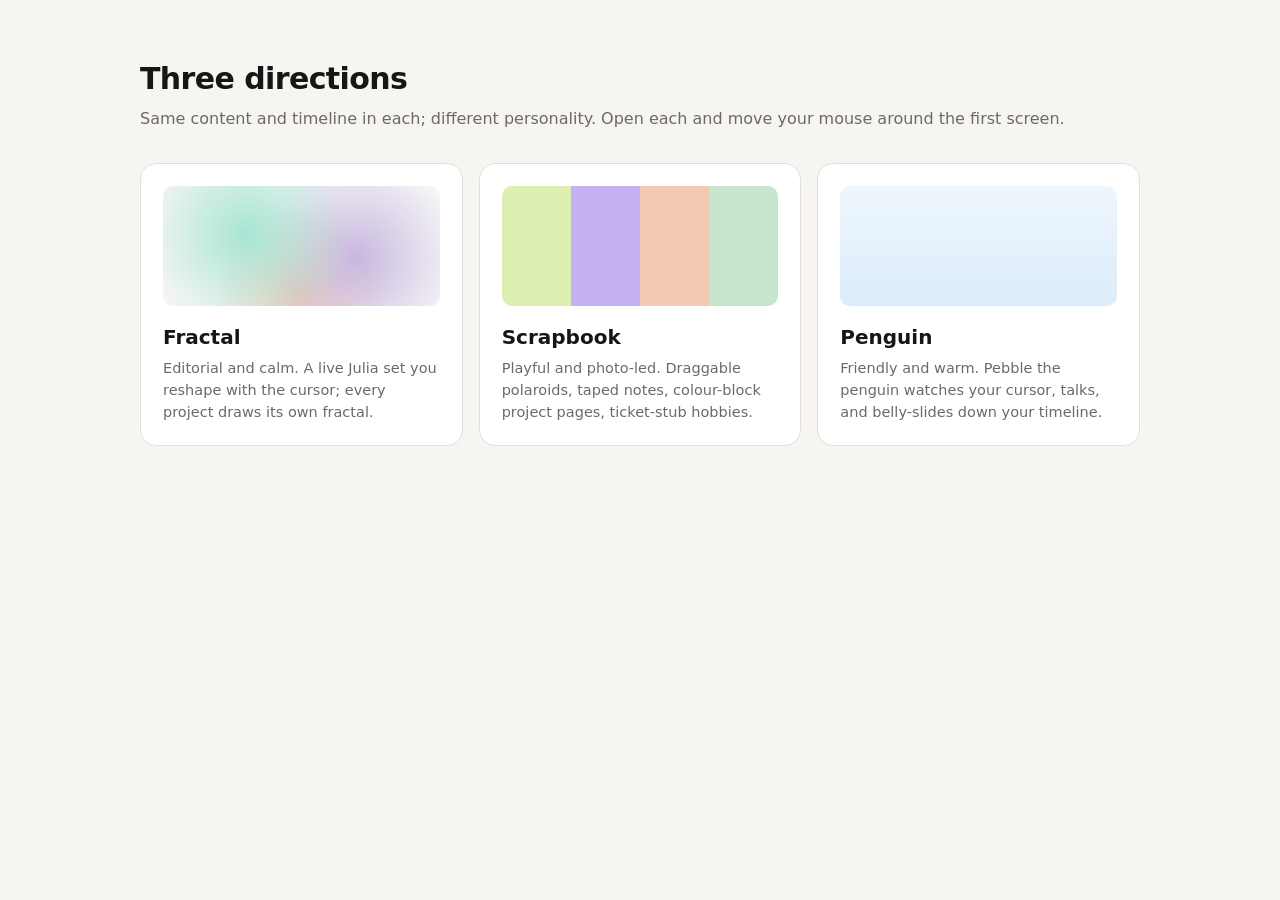
==== designs/index.html @ 5a1e4e7d "First version of portfolio" ====
<!doctype html>
<html lang="en">
<head>
  <meta charset="utf-8">
  <meta name="viewport" content="width=device-width, initial-scale=1">
  <title>Pick a Direction</title>
  <style>
    :root { --bg: #f6f5f2; --ink: #161616; --muted: #6d6a64; --hair: #e2dfd8; }
    * { box-sizing: border-box; }
    body { margin: 0; background: var(--bg); color: var(--ink); font: 16px/1.5 system-ui, sans-serif; padding: 56px 16px; }
    main { max-width: 1000px; margin: 0 auto; }
    h1 { font-size: 30px; letter-spacing: -0.02em; margin: 0 0 6px; }
    p.lead { color: var(--muted); margin: 0 0 32px; }
    .grid { display: grid; grid-template-columns: repeat(3, minmax(0, 1fr)); gap: 16px; }
    a.card { display: block; text-decoration: none; color: inherit; background: #fff; border: 1px solid var(--hair); border-radius: 16px; padding: 22px; transition: transform .2s, box-shadow .2s; }
    a.card:hover { transform: translateY(-3px); box-shadow: 0 12px 30px rgba(0,0,0,.07); }
    .sw { height: 120px; border-radius: 10px; margin-bottom: 16px; }
    .f .sw { background: radial-gradient(circle at 30% 40%, #a7e5d3, transparent 50%), radial-gradient(circle at 70% 60%, #c8b8e0, transparent 50%), radial-gradient(circle at 50% 90%, #f4c5a8, transparent 50%), #f5f5f5; }
    .s .sw { background: linear-gradient(90deg, #dceeb1 0 25%, #c5b0f4 25% 50%, #f3c9b6 50% 75%, #c8e6cd 75%); }
    .p .sw { background: linear-gradient(180deg, #eef6fd, #dcecfa); }
    h2 { margin: 0 0 6px; font-size: 20px; }
    .card p { margin: 0; color: var(--muted); font-size: 14.5px; }
    @media (max-width: 760px) { .grid { grid-template-columns: 1fr; } }
  </style>
</head>
<body>
  <main>
    <h1>Three directions</h1>
    <p class="lead">Same content and timeline in each; different personality. Open each and move your mouse around the first screen.</p>
    <div class="grid">
      <a class="card f" href="fractal/index.html"><div class="sw"></div><h2>Fractal</h2><p>Editorial and calm. A live Julia set you reshape with the cursor; every project draws its own fractal.</p></a>
      <a class="card s" href="scrapbook/index.html"><div class="sw"></div><h2>Scrapbook</h2><p>Playful and photo-led. Draggable polaroids, taped notes, colour-block project pages, ticket-stub hobbies.</p></a>
      <a class="card p" href="penguin/index.html"><div class="sw"></div><h2>Penguin</h2><p>Friendly and warm. Pebble the penguin watches your cursor, talks, and belly-slides down your timeline.</p></a>
    </div>
  </main>
</body>
</html>
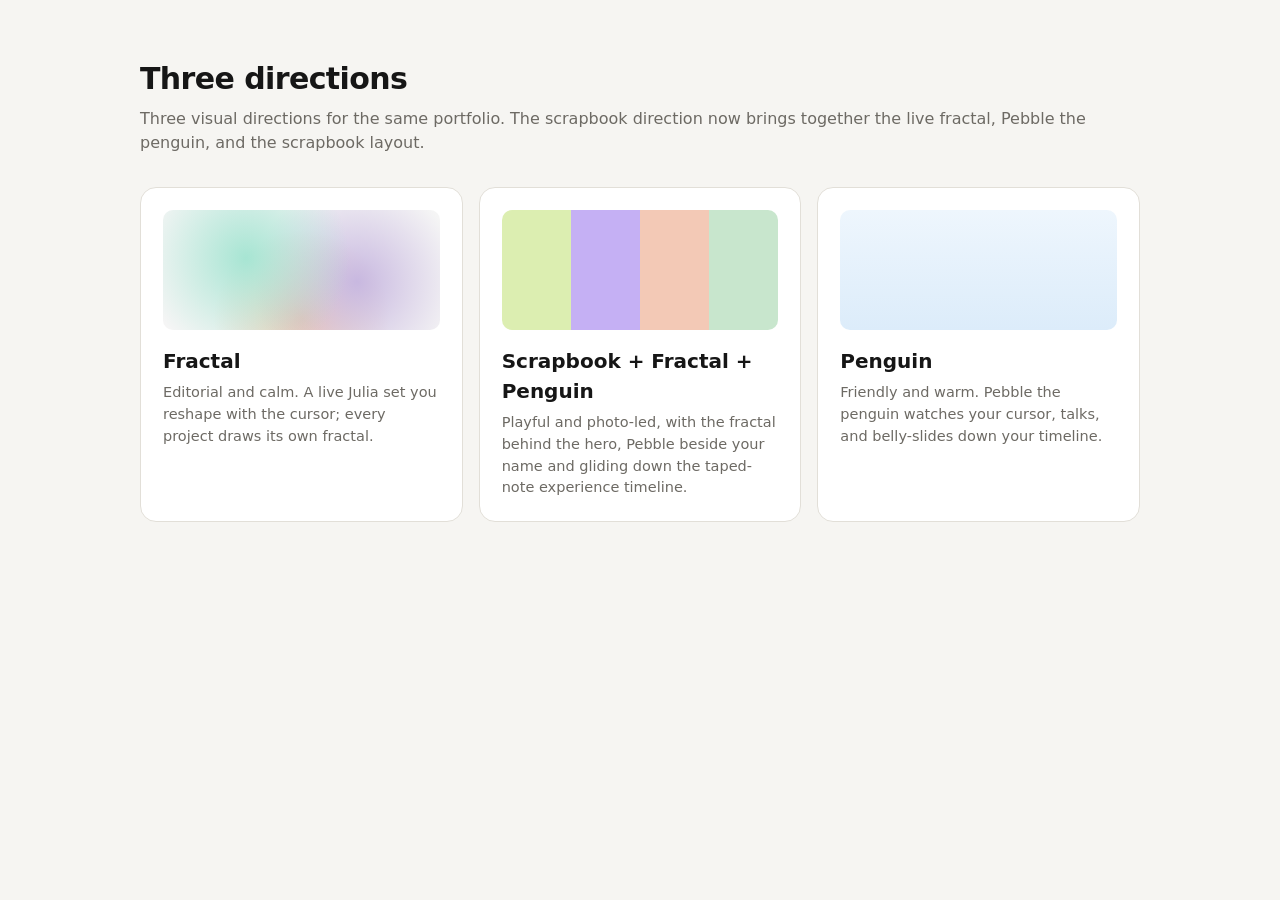
==== commit 7a7baa64: "new design" ====
--- a/designs/index.html
+++ b/designs/index.html
@@ -26,10 +26,10 @@
 <body>
   <main>
     <h1>Three directions</h1>
-    <p class="lead">Same content and timeline in each; different personality. Open each and move your mouse around the first screen.</p>
+    <p class="lead">Three visual directions for the same portfolio. The scrapbook direction now brings together the live fractal, Pebble the penguin, and the scrapbook layout.</p>
     <div class="grid">
       <a class="card f" href="fractal/index.html"><div class="sw"></div><h2>Fractal</h2><p>Editorial and calm. A live Julia set you reshape with the cursor; every project draws its own fractal.</p></a>
-      <a class="card s" href="scrapbook/index.html"><div class="sw"></div><h2>Scrapbook</h2><p>Playful and photo-led. Draggable polaroids, taped notes, colour-block project pages, ticket-stub hobbies.</p></a>
+      <a class="card s" href="scrapbook/index.html"><div class="sw"></div><h2>Scrapbook + Fractal + Penguin</h2><p>Playful and photo-led, with the fractal behind the hero, Pebble beside your name and gliding down the taped-note experience timeline.</p></a>
       <a class="card p" href="penguin/index.html"><div class="sw"></div><h2>Penguin</h2><p>Friendly and warm. Pebble the penguin watches your cursor, talks, and belly-slides down your timeline.</p></a>
     </div>
   </main>
